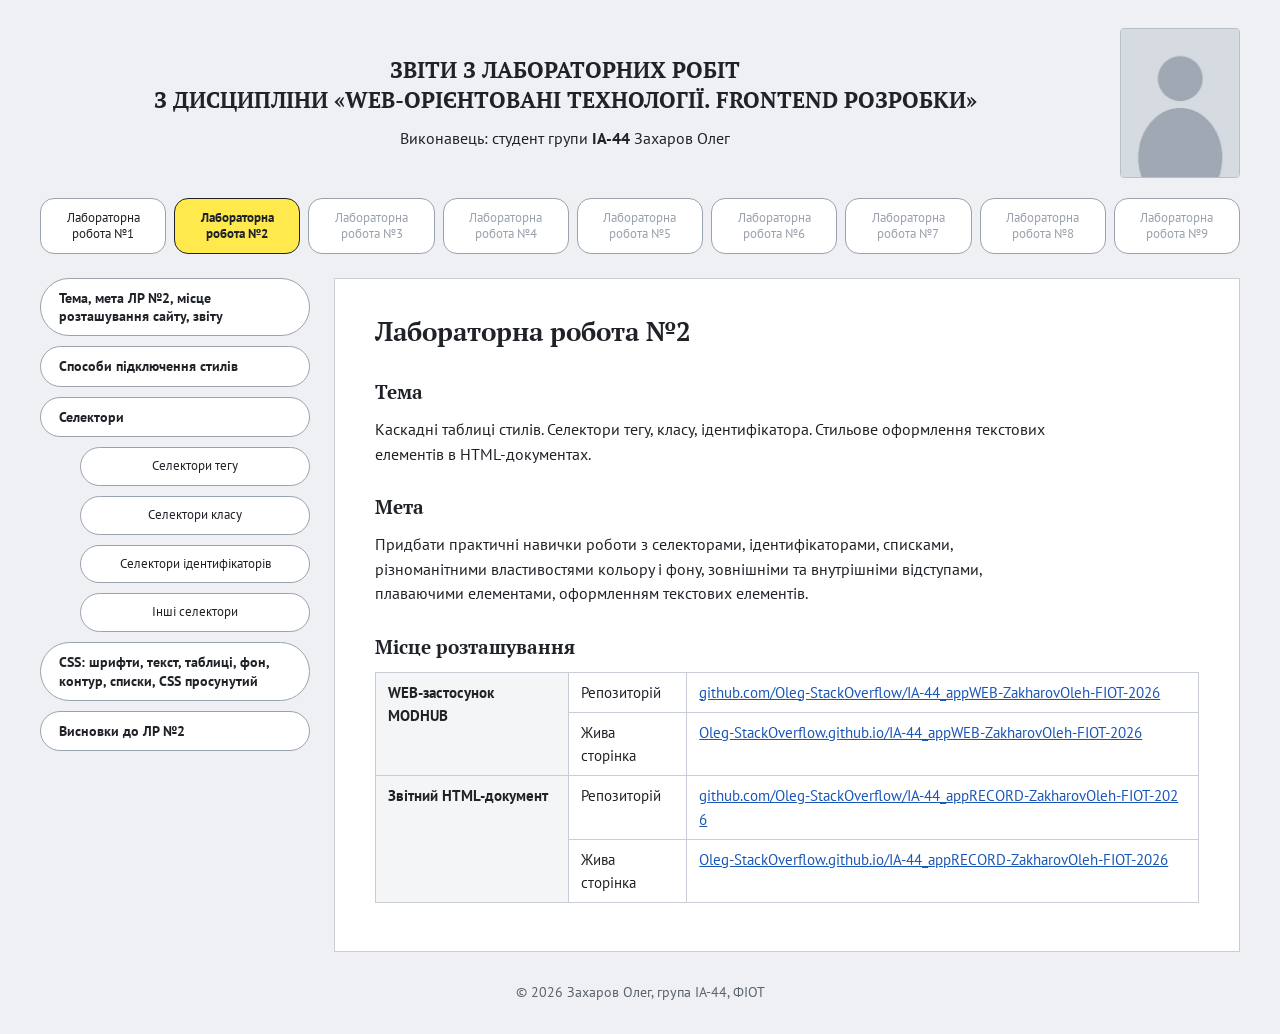
==== lab2.html @ dfec9817 "Звіт Лаб2" ====
<!DOCTYPE html>
<html lang="uk">
<head>
    <meta charset="UTF-8">
    <meta name="viewport" content="width=device-width, initial-scale=1.0">
    <title>Лабораторна робота №2 — Звіти з лабораторних робіт</title>
    <link rel="preconnect" href="https://fonts.googleapis.com">
    <link href="https://fonts.googleapis.com/css2?family=PT+Sans:wght@400;700&family=PT+Serif:wght@400;700&display=swap" rel="stylesheet">
    <link rel="stylesheet" href="css/style.css">
</head>
<body>

    <!-- Шапка звіту -->
    <header class="header">
        <div class="header__text">
            <h1>Звіти з лабораторних робіт<br>
                з дисципліни «WEB-орієнтовані технології. Frontend розробки»</h1>
            <p class="header__student">Виконавець: студент групи <b>ІА-44</b> Захаров Олег</p>
        </div>
        <img src="images/photo.jpg" alt="Фото студента" class="header__photo" width="120" height="150">
    </header>

    <!-- Навігація по лабораторних роботах -->
    <nav class="labs">
        <a href="index.html" class="labs__item">Лабораторна робота №1</a>
        <a href="lab2.html" class="labs__item labs__item--active">Лабораторна робота №2</a>
        <a href="#" class="labs__item labs__item--disabled">Лабораторна робота №3</a>
        <a href="#" class="labs__item labs__item--disabled">Лабораторна робота №4</a>
        <a href="#" class="labs__item labs__item--disabled">Лабораторна робота №5</a>
        <a href="#" class="labs__item labs__item--disabled">Лабораторна робота №6</a>
        <a href="#" class="labs__item labs__item--disabled">Лабораторна робота №7</a>
        <a href="#" class="labs__item labs__item--disabled">Лабораторна робота №8</a>
        <a href="#" class="labs__item labs__item--disabled">Лабораторна робота №9</a>
    </nav>

    <div class="layout">

        <!-- Меню лабораторної роботи -->
        <aside class="menu">
            <a href="#topic" class="menu__item">Тема, мета ЛР №2, місце розташування сайту, звіту</a>
            <a href="#connect" class="menu__item">Способи підключення стилів</a>
            <a href="#selectors" class="menu__item">Селектори</a>
            <a href="#tag" class="menu__item menu__item--sub">Селектори тегу</a>
            <a href="#class" class="menu__item menu__item--sub">Селектори класу</a>
            <a href="#id" class="menu__item menu__item--sub">Селектори ідентифікаторів</a>
            <a href="#other" class="menu__item menu__item--sub">Інші селектори</a>
            <a href="#css" class="menu__item">CSS: шрифти, текст, таблиці, фон, контур, списки, CSS просунутий</a>
            <a href="#conclusions" class="menu__item">Висновки до ЛР №2</a>
        </aside>

        <!-- Місце виведення інформації -->
        <main class="content">

            <!-- 1. Тема, мета -->
            <section id="topic" class="block">
                <h2>Лабораторна робота №2</h2>

                <h3>Тема</h3>
                <p>Каскадні таблиці стилів. Селектори тегу, класу, ідентифікатора. Стильове оформлення текстових елементів в HTML-документах.</p>

                <h3>Мета</h3>
                <p>Придбати практичні навички роботи з селекторами, ідентифікаторами, списками, різноманітними властивостями кольору і фону, зовнішніми та внутрішніми відступами, плаваючими елементами, оформленням текстових елементів.</p>

                <h3>Місце розташування</h3>
                <table class="links-table">
                    <tr>
                        <th rowspan="2">WEB-застосунок MODHUB</th>
                        <td>Репозиторій</td>
                        <td><a href="https://github.com/Oleg-StackOverflow/IA-44_appWEB-ZakharovOleh-FIOT-2026" target="_blank">github.com/Oleg-StackOverflow/IA-44_appWEB-ZakharovOleh-FIOT-2026</a></td>
                    </tr>
                    <tr>
                        <td>Жива сторінка</td>
                        <td><a href="https://Oleg-StackOverflow.github.io/IA-44_appWEB-ZakharovOleh-FIOT-2026/" target="_blank">Oleg-StackOverflow.github.io/IA-44_appWEB-ZakharovOleh-FIOT-2026</a></td>
                    </tr>
                    <tr>
                        <th rowspan="2">Звітний HTML-документ</th>
                        <td>Репозиторій</td>
                        <td><a href="https://github.com/Oleg-StackOverflow/IA-44_appRECORD-ZakharovOleh-FIOT-2026" target="_blank">github.com/Oleg-StackOverflow/IA-44_appRECORD-ZakharovOleh-FIOT-2026</a></td>
                    </tr>
                    <tr>
                        <td>Жива сторінка</td>
                        <td><a href="https://Oleg-StackOverflow.github.io/IA-44_appRECORD-ZakharovOleh-FIOT-2026/" target="_blank">Oleg-StackOverflow.github.io/IA-44_appRECORD-ZakharovOleh-FIOT-2026</a></td>
                    </tr>
                </table>
            </section>

            <!-- 2. Способи підключення -->
            <section id="connect" class="block">
                <h2>Способи підключення стилів</h2>

                <h3>Зовнішня таблиця стилів (index.html, about.html)</h3>
<pre><code>&lt;link rel="preconnect" href="https://fonts.googleapis.com"&gt;
&lt;link href="https://fonts.googleapis.com/css2?family=Inter:wght@400;500;600&amp;display=swap" rel="stylesheet"&gt;
&lt;link rel="stylesheet" href="css/style.css"&gt;</code></pre>

                <h3>Внутрішня таблиця стилів (about.html)</h3>
<pre><code>&lt;style&gt;
    .about h2 {
        padding-bottom: 8px;
        border-bottom: 1px solid var(--border);
    }
&lt;/style&gt;</code></pre>

                <h3>Вбудований стиль (about.html)</h3>
<pre><code>&lt;h1 style="color: var(--accent);"&gt;Про проєкт MODHUB&lt;/h1&gt;</code></pre>

                <figure>
                    <img src="images/lab2-connect.png" alt="Сторінка about.html" class="screenshot">
                    <figcaption>Рис. 1 — Сторінка about.html: колір заголовка задано вбудованим стилем, лінії під заголовками — внутрішньою таблицею стилів</figcaption>
                </figure>
            </section>

            <!-- 3. Селектори -->
            <section id="selectors" class="block">
                <h2>Селектори</h2>
                <p>У WEB-застосунку MODHUB застосовано такі селектори:</p>
                <ul>
                    <li><a href="#tag">Селектори тегу</a> — <code>body</code>, <code>a</code>, <code>h1</code>, <code>h2</code>, <code>h3</code></li>
                    <li><a href="#class">Селектори класу</a> — <code>.logo</code>, <code>.btn-accent</code>, <code>.btn-outline</code></li>
                    <li><a href="#id">Селектори ідентифікаторів</a> — <code>#popular</code>, <code>#feedback</code>, <code>#message</code></li>
                    <li><a href="#other">Інші селектори</a> — універсальний, дочірній, сусідній, селектор атрибута</li>
                </ul>
            </section>

            <!-- 3.1 Селектори тегу -->
            <section id="tag" class="block">
                <h2>Селектори тегу</h2>

                <h3>HTML-код</h3>
<pre><code>&lt;body&gt;
    ...
    &lt;h1&gt;Каталог модів&lt;/h1&gt;
    ...
    &lt;h2&gt;Популярні моди&lt;/h2&gt;
    ...
    &lt;a href="about.html" class="link-accent"&gt;Про проєкт і бізнес-логіку&lt;/a&gt;
&lt;/body&gt;</code></pre>

                <h3>CSS-код</h3>
<pre><code>body {
    font-family: 'Inter', Arial, sans-serif;
    font-size: 14px;
    line-height: 1.5;
    background-color: var(--bg);
    color: var(--text);
    display: flex;
    flex-direction: column;
    min-height: 100vh;
}

a {
    color: inherit;
    text-decoration: none;
    transition: color 0.2s;
}

h1 {
    font-size: 28px;
    font-weight: 500;
    letter-spacing: -0.02em;
    margin: 32px 0 20px;
}

h2 {
    font-size: 22px;
    font-weight: 400;
    margin-bottom: 18px;
}

h3 {
    font-size: 15px;
    font-weight: 600;
}</code></pre>

                <h3>Зображення в браузері</h3>
                <figure>
                    <img src="images/lab2-tag.png" alt="Заголовок Каталог модів" class="screenshot">
                    <figcaption>Рис. 2 — Заголовок h1, оформлений селектором тегу</figcaption>
                </figure>
            </section>

            <!-- 3.2 Селектори класу -->
            <section id="class" class="block">
                <h2>Селектори класу</h2>

                <h3>HTML-код</h3>
<pre><code>&lt;a href="index.html" class="logo"&gt;
    &lt;span class="logo__icon"&gt;M&lt;/span&gt;
    &lt;span class="logo__text"&gt;MODHUB&lt;/span&gt;
&lt;/a&gt;

&lt;a href="#" class="btn-outline"&gt;Додати мод &lt;span class="arrow-down"&gt;&amp;#9662;&lt;/span&gt;&lt;/a&gt;

&lt;button type="submit" class="btn-accent"&gt;
    Знайти моди
    &lt;svg width="14" height="14" viewBox="0 0 24 24" fill="none" stroke="currentColor" stroke-width="2.5"&gt;
        &lt;circle cx="11" cy="11" r="7"&gt;&lt;/circle&gt;
        &lt;line x1="16.5" y1="16.5" x2="21" y2="21"&gt;&lt;/line&gt;
    &lt;/svg&gt;
&lt;/button&gt;</code></pre>

                <h3>CSS-код</h3>
<pre><code>.logo {
    display: flex;
    align-items: center;
    gap: 8px;
}

.logo__icon {
    width: 26px;
    height: 26px;
    background-color: var(--accent);
    color: var(--bg);
    border-radius: var(--radius);
    display: flex;
    align-items: center;
    justify-content: center;
    font-weight: 700;
    font-size: 16px;
}

.btn-accent {
    display: inline-flex;
    align-items: center;
    gap: 8px;
    background-color: var(--accent);
    color: var(--bg);
    border: none;
    border-radius: var(--radius);
    padding: 10px 16px;
    font-family: inherit;
    font-size: 13px;
    font-weight: 600;
    cursor: pointer;
    transition: background-color 0.2s, box-shadow 0.2s;
}

.btn-accent:hover {
    background-color: var(--accent-hover);
    box-shadow: 0 0 0 4px rgba(197, 240, 72, 0.15);
}

.btn-outline {
    display: inline-flex;
    align-items: center;
    gap: 10px;
    border: 1px solid var(--accent);
    border-radius: var(--radius);
    padding: 6px 12px;
    font-size: 13px;
    transition: background-color 0.2s;
}

.btn-outline:hover {
    background-color: rgba(197, 240, 72, 0.1);
}</code></pre>

                <h3>Зображення в браузері</h3>
                <figure>
                    <img src="images/lab2-class-1.png" alt="Шапка з логотипом і кнопкою Додати мод" class="screenshot">
                    <figcaption>Рис. 3 — Логотип (.logo) і кнопка «Додати мод» (.btn-outline)</figcaption>
                </figure>
                <figure>
                    <img src="images/lab2-class-2.png" alt="Форма пошуку з кнопкою Знайти моди" class="screenshot">
                    <figcaption>Рис. 4 — Кнопка «Знайти моди» (.btn-accent)</figcaption>
                </figure>
            </section>

            <!-- 3.3 Селектори ідентифікаторів -->
            <section id="id" class="block">
                <h2>Селектори ідентифікаторів</h2>

                <h3>HTML-код</h3>
<pre><code>&lt;section id="popular"&gt;
    ...
&lt;/section&gt;

&lt;section id="feedback"&gt;
    &lt;h2&gt;Зворотний зв'язок&lt;/h2&gt;

    &lt;form action="#" method="post" class="feedback__form"&gt;
        &lt;div class="form-row"&gt;
            &lt;div class="form-group"&gt;
                &lt;label for="name"&gt;Ім'я&lt;/label&gt;
                &lt;input type="text" id="name" name="name" placeholder="Ваше ім'я" required&gt;
            &lt;/div&gt;
            &lt;div class="form-group"&gt;
                &lt;label for="email"&gt;Електронна пошта&lt;/label&gt;
                &lt;input type="email" id="email" name="email" placeholder="name@example.com" required&gt;
            &lt;/div&gt;
        &lt;/div&gt;

        &lt;div class="form-group"&gt;
            &lt;label for="message"&gt;Повідомлення&lt;/label&gt;
            &lt;textarea id="message" name="message" rows="4" placeholder="Напишіть ваше запитання..."&gt;&lt;/textarea&gt;
        &lt;/div&gt;

        &lt;button type="submit" class="btn-accent"&gt;Надіслати повідомлення&lt;/button&gt;
    &lt;/form&gt;
&lt;/section&gt;</code></pre>

                <h3>CSS-код</h3>
<pre><code>#popular {
    margin-top: 44px;
}

#feedback h2 {
    margin-bottom: 18px;
}

#message {
    min-height: 100px;
    resize: vertical;
}</code></pre>

                <h3>Зображення в браузері</h3>
                <figure>
                    <img src="images/lab2-id.png" alt="Форма зворотного зв'язку" class="screenshot">
                    <figcaption>Рис. 5 — Розділ #feedback і поле #message</figcaption>
                </figure>
            </section>

            <!-- 3.4 Інші селектори -->
            <section id="other" class="block">
                <h2>Інші селектори</h2>

                <h3>Універсальний селектор</h3>
<pre><code>* {
    margin: 0;
    padding: 0;
    box-sizing: border-box;
}</code></pre>

                <h3>Дочірній селектор</h3>
<pre><code>&lt;ul class="games"&gt;
    &lt;li&gt;&lt;a href="#"&gt;S.T.A.L.K.E.R. 2&lt;/a&gt;&lt;/li&gt;
    &lt;li&gt;&lt;a href="#"&gt;Cyberpunk 2077&lt;/a&gt;&lt;/li&gt;
    &lt;li&gt;&lt;a href="#"&gt;Skyrim SE&lt;/a&gt;&lt;/li&gt;
    &lt;li&gt;&lt;a href="#"&gt;Minecraft&lt;/a&gt;&lt;/li&gt;
    &lt;li&gt;&lt;a href="#"&gt;GTA V&lt;/a&gt;&lt;/li&gt;
    &lt;li&gt;&lt;a href="#"&gt;The Witcher 3&lt;/a&gt;&lt;/li&gt;
&lt;/ul&gt;</code></pre>
<pre><code>/* дочірній селектор */
.games &gt; li &gt; a {
    display: block;
    background-color: var(--surface);
    padding: 9px 12px;
    font-size: 12px;
    font-weight: 600;
    border-radius: 2px;
    border-left: 2px solid transparent;
    transition: background-color 0.2s, border-color 0.2s;
}

.games &gt; li &gt; a:hover {
    background-color: var(--surface-hover);
    border-left-color: var(--accent);
}

/* дочірній селектор */
.header__actions &gt; a:first-child:hover {
    color: var(--accent);
}</code></pre>
                <figure>
                    <img src="images/lab2-child.png" alt="Рядок кнопок з іграми" class="screenshot">
                    <figcaption>Рис. 6 — Кнопки ігор, на «Skyrim SE» наведено курсор</figcaption>
                </figure>

                <h3>Сусідній селектор</h3>
<pre><code>&lt;h3&gt;Встановлення мода&lt;/h3&gt;
&lt;ol&gt;
    ...
&lt;/ol&gt;

&lt;h3&gt;Перед запуском&lt;/h3&gt;
&lt;ul&gt;
    ...
&lt;/ul&gt;</code></pre>
<pre><code>/* сусідній селектор: список одразу після підзаголовка */
.howto h3 + ol,
.howto h3 + ul {
    margin-top: 8px;
    font-size: 13px;
    color: var(--text-soft);
}</code></pre>

                <h3>Селектор атрибута</h3>
<pre><code>&lt;input type="text" id="name" name="name" placeholder="Ваше ім'я" required&gt;
&lt;input type="email" id="email" name="email" placeholder="name@example.com" required&gt;

&lt;a href="https://github.com/" target="_blank"&gt;GitHub&lt;/a&gt;</code></pre>
<pre><code>/* селектори атрибутів */
.form-group input[type="text"],
.form-group input[type="email"],
.form-group textarea {
    width: 100%;
    background-color: var(--surface);
    border: 1px solid var(--border-input);
    border-radius: 3px;
    color: var(--text);
    font-family: inherit;
    font-size: 13px;
    padding: 9px 10px;
    transition: border-color 0.2s;
}

.form-group input[type="text"]:focus,
.form-group input[type="email"]:focus,
.form-group textarea:focus {
    outline: none;
    border-color: var(--accent);
}

/* селектор атрибута: зовнішні посилання отримують стрілку */
a[href^="http"]::after {
    content: " \2197";
}</code></pre>
                <figure>
                    <img src="images/lab2-attr.png" alt="Футер з посиланням GitHub зі стрілкою" class="screenshot">
                    <figcaption>Рис. 7 — Зовнішнє посилання «GitHub» отримало стрілку</figcaption>
                </figure>
            </section>

            <!-- 4. CSS -->
            <section id="css" class="block">
                <h2>CSS: шрифти, текст, таблиці, фон, контур, списки, CSS просунутий</h2>

                <h3>Шрифти</h3>
<pre><code>&lt;link href="https://fonts.googleapis.com/css2?family=Inter:wght@400;500;600&amp;display=swap" rel="stylesheet"&gt;

body {
    font-family: 'Inter', Arial, sans-serif;
    font-size: 14px;
    line-height: 1.5;
    background-color: var(--bg);
    color: var(--text);
    display: flex;
    flex-direction: column;
    min-height: 100vh;
}

.mod__meta {
    font-size: 11px;
    color: var(--text-muted);
    margin-bottom: 4px;
}

.mod__name {
    font-size: 16px;
    font-weight: 400;
}</code></pre>
                <figure>
                    <img src="images/lab2-font.png" alt="Рядок таблиці з назвою мода" class="screenshot">
                    <figcaption>Рис. 8 — Шрифт Inter різного розміру та товщини</figcaption>
                </figure>

                <h3>Колір тексту</h3>
<pre><code>.link-accent {
    color: var(--accent);
    font-size: 13px;
}

.link-accent:hover {
    text-decoration: underline;
    text-underline-offset: 3px;
}

.muted {
    color: var(--text-muted);
}

.arrow-down {
    font-size: 10px;
    color: var(--text-muted);
}</code></pre>
                <figure>
                    <img src="images/lab2-text.png" alt="Шапка з посиланням акцентного кольору" class="screenshot">
                    <figcaption>Рис. 9 — Посилання акцентного кольору та приглушений текст</figcaption>
                </figure>

                <h3>Фон</h3>
<pre><code>.header {
    border-bottom: 1px solid var(--border);
    background: linear-gradient(180deg, #17191c 0%, var(--bg) 100%);
}

.search {
    display: flex;
    align-items: center;
    background-color: var(--surface);
    border: 1px solid var(--border-input);
    border-radius: var(--radius);
    padding: 4px 4px 4px 14px;
    transition: border-color 0.2s;
}

/* дочірній селектор */
.games &gt; li &gt; a {
    display: block;
    background-color: var(--surface);
    padding: 9px 12px;
    font-size: 12px;
    font-weight: 600;
    border-radius: 2px;
    border-left: 2px solid transparent;
    transition: background-color 0.2s, border-color 0.2s;
}

.games &gt; li &gt; a:hover {
    background-color: var(--surface-hover);
    border-left-color: var(--accent);
}</code></pre>
                <figure>
                    <img src="images/lab2-bg.png" alt="Футер з темнішим фоном" class="screenshot">
                    <figcaption>Рис. 10 — Фон кнопок ігор і поля пошуку</figcaption>
                </figure>

                <h3>Контур</h3>
<pre><code>/* контур для навігації з клавіатури */
a:focus-visible,
button:focus-visible {
    outline: 2px solid var(--accent);
    outline-offset: 3px;
}</code></pre>
                <figure>
                    <img src="images/lab2-outline.png" alt="Посилання в шапці з контуром" class="screenshot">
                    <figcaption>Рис. 11 — Контур (outline) навколо посилання при переході клавішею Tab</figcaption>
                </figure>
<pre><code>.btn-outline {
    display: inline-flex;
    align-items: center;
    gap: 10px;
    border: 1px solid var(--accent);
    border-radius: var(--radius);
    padding: 6px 12px;
    font-size: 13px;
    transition: background-color 0.2s;
}

.form-group input[type="text"]:focus,
.form-group input[type="email"]:focus,
.form-group textarea:focus {
    outline: none;
    border-color: var(--accent);
}

.mods-table td {
    padding: 12px 0;
    border-bottom: 1px solid var(--border);
    font-size: 12px;
}</code></pre>
                <figure>
                    <img src="images/lab2-border.png" alt="Поле форми з рамкою акцентного кольору" class="screenshot">
                    <figcaption>Рис. 12 — Рамка (border) поля «Електронна пошта» у фокусі</figcaption>
                </figure>

                <h3>Таблиці</h3>
<pre><code>.mods-table {
    width: 100%;
    border-collapse: collapse;
}

.mods-table th {
    font-size: 11px;
    font-weight: 400;
    color: var(--text-muted);
    text-align: left;
    padding-bottom: 10px;
    border-bottom: 1px solid var(--border);
}

.mods-table td {
    padding: 12px 0;
    border-bottom: 1px solid var(--border);
    font-size: 12px;
}

.mods-table tbody tr {
    transition: background-color 0.2s;
}

.mods-table tbody tr:hover {
    background-color: var(--surface);
}

.mods-table tbody tr:hover .mod img {
    transform: scale(1.05);
}</code></pre>
                <figure>
                    <img src="images/lab2-table.png" alt="Таблиця модів з підсвіченим рядком" class="screenshot">
                    <figcaption>Рис. 13 — Таблиця модів, на другий рядок наведено курсор</figcaption>
                </figure>

                <h3>Багаторівневі списки</h3>
<pre><code>&lt;h3&gt;Перед запуском&lt;/h3&gt;
&lt;ul&gt;
    &lt;li&gt;Зробіть резервну копію збережень.&lt;/li&gt;
    &lt;li&gt;Перевірте сумісність з іншими модами:
        &lt;ul&gt;
            &lt;li&gt;порядок завантаження модів;&lt;/li&gt;
            &lt;li&gt;чи не змінюють моди одні й ті самі файли.&lt;/li&gt;
        &lt;/ul&gt;
    &lt;/li&gt;
    ...
&lt;/ul&gt;</code></pre>
<pre><code>/* нумерований список із власними лічильниками */
.howto ol {
    list-style: none;
    counter-reset: step;
}

.howto ol &gt; li {
    counter-increment: step;
    position: relative;
    padding-left: 28px;
    margin-bottom: 6px;
}

.howto ol &gt; li::before {
    content: counter(step);
    position: absolute;
    left: 0;
    top: 1px;
    width: 18px;
    height: 18px;
    border-radius: 50%;
    background-color: var(--accent);
    color: var(--bg);
    font-size: 11px;
    font-weight: 700;
    text-align: center;
    line-height: 18px;
}

/* багаторівневий маркований список */
.howto ul {
    padding-left: 18px;
    list-style-type: square;
}

.howto ul li::marker {
    color: var(--accent);
}

.howto ul ul {
    margin-top: 4px;
    list-style-type: circle;
    color: var(--text-muted);
}

.howto ul ul li::marker {
    color: var(--text-muted);
}</code></pre>
                <figure>
                    <img src="images/lab2-lists.png" alt="Нумерований і багаторівневий маркований список" class="screenshot">
                    <figcaption>Рис. 14 — Нумерований список і багаторівневий маркований список</figcaption>
                </figure>

                <h3>CSS просунутий</h3>
                <p>Змінні CSS:</p>
<pre><code>:root {
    --bg: #131416;
    --bg-dark: #0f1012;
    --surface: #1b1d20;
    --surface-hover: #24272b;
    --border: #25272b;
    --border-input: #2a2c31;
    --text: #e8e9eb;
    --text-soft: #c4c7cc;
    --text-muted: #8b8f96;
    --accent: #c5f048;
    --accent-hover: #d4f76e;
    --radius: 4px;
}

.star {
    color: var(--accent);
}

.logo__icon {
    width: 26px;
    height: 26px;
    background-color: var(--accent);
    color: var(--bg);
    border-radius: var(--radius);
    display: flex;
    align-items: center;
    justify-content: center;
    font-weight: 700;
    font-size: 16px;
}</code></pre>
                <p>Переходи, трансформації, тіні:</p>
<pre><code>.btn-accent:hover {
    background-color: var(--accent-hover);
    box-shadow: 0 0 0 4px rgba(197, 240, 72, 0.15);
}

.mod img {
    width: 110px;
    height: 70px;
    object-fit: cover;
    border-radius: 3px;
    transition: transform 0.3s;
}

.mods-table tbody tr:hover .mod img {
    transform: scale(1.05);
}

.search:focus-within {
    border-color: var(--accent);
}</code></pre>
                <figure>
                    <img src="images/lab2-shadow.png" alt="Кнопка Знайти моди з тінню при наведенні" class="screenshot">
                    <figcaption>Рис. 15 — Тінь кнопки при наведенні</figcaption>
                </figure>
                <p>Flexbox і Grid:</p>
<pre><code>.header__inner {
    display: flex;
    align-items: center;
    justify-content: space-between;
    height: 62px;
}

.games {
    list-style: none;
    display: grid;
    grid-template-columns: repeat(6, 1fr);
    gap: 10px;
    margin-top: 12px;
}

.bottom {
    display: grid;
    grid-template-columns: 1fr 1fr;
    gap: 40px;
    margin: 44px 0 50px;
}</code></pre>
                <p>Медіазапити:</p>
<pre><code>@media (max-width: 800px) {
    .container {
        padding: 0 20px;
    }

    .header__nav {
        display: none;
    }

    .games {
        grid-template-columns: repeat(3, 1fr);
    }

    .bottom {
        grid-template-columns: 1fr;
    }
}

@media (max-width: 500px) {
    .games {
        grid-template-columns: repeat(2, 1fr);
    }

    .form-row {
        grid-template-columns: 1fr;
    }

    .mod img {
        width: 80px;
        height: 52px;
    }

    .mods-table .col-num {
        width: 70px;
    }

    .footer__inner {
        flex-direction: column;
        gap: 10px;
    }
}</code></pre>
                <figure class="figure-mobile">
                    <img src="images/lab2-mobile.png" alt="Головна сторінка на ширині телефона" class="screenshot">
                    <figcaption>Рис. 16 — Головна сторінка на екрані шириною 390 px</figcaption>
                </figure>
            </section>

            <!-- 6. Висновки -->
            <section id="conclusions" class="block">
                <h2>Висновки до ЛР №2</h2>
                <p>У ході лабораторної роботи було розглянуто способи підключення CSS до HTML-документа: зовнішню таблицю стилів, внутрішню таблицю в тезі <code>&lt;style&gt;</code> та інлайн-стилі. Усі три способи застосовано у WEB-застосунку MODHUB.</p>
                <p>На практиці використано селектори тегів, класів та ідентифікаторів, а також універсальний, дочірній, сусідній селектори та селектори атрибутів. Розібрано різницю між каскадуванням і спадкуванням та роль специфічності селекторів.</p>
                <p>Виконано стильове оформлення текстових елементів: підключено шрифт, налаштовано кольори тексту і фону, контур фокусу, оформлення таблиці, багаторівневі списки з власними лічильниками. З розділу «CSS просунутий» застосовано змінні, переходи, трансформації, тіні, Flexbox, Grid і медіазапити.</p>
                <p>Звітний HTML-документ доповнено розділом лабораторної роботи №2.</p>
            </section>

        </main>
    </div>

    <footer class="footer">
        <p>&copy; 2026 Захаров Олег, група ІА-44, ФІОТ</p>
    </footer>

</body>
</html>
---- css/style.css ----
/* ===== Загальні стилі ===== */
* {
    margin: 0;
    padding: 0;
    box-sizing: border-box;
}

body {
    font-family: 'PT Sans', Arial, sans-serif;
    font-size: 16px;
    line-height: 1.55;
    color: #1f2328;
    background-color: #eef0f3;
}

h1, h2, h3 {
    font-family: 'PT Serif', 'Times New Roman', serif;
}

a {
    color: #1a56b8;
}

code {
    font-family: Consolas, 'Courier New', monospace;
    font-size: 0.9em;
    background-color: #eef0f3;
    padding: 1px 4px;
    border-radius: 3px;
}

/* ===== Шапка ===== */
.header {
    max-width: 1240px;
    margin: 0 auto;
    padding: 28px 20px 20px;
    display: flex;
    align-items: center;
    justify-content: space-between;
    gap: 30px;
}

.header__text {
    flex: 1;
    text-align: center;
}

.header h1 {
    font-size: 22px;
    line-height: 1.35;
    text-transform: uppercase;
}

.header__student {
    margin-top: 12px;
}

.header__photo {
    width: 120px;
    height: 150px;
    object-fit: cover;
    border: 1px solid #b9bfc8;
    border-radius: 4px;
    background-color: #fff;
}

/* ===== Кнопки лабораторних ===== */
.labs {
    max-width: 1240px;
    margin: 0 auto;
    padding: 0 20px;
    display: grid;
    grid-template-columns: repeat(9, 1fr);
    gap: 8px;
}

.labs__item {
    display: flex;
    align-items: center;
    justify-content: center;
    text-align: center;
    min-height: 56px;
    padding: 6px;
    font-size: 13px;
    line-height: 1.25;
    color: #1f2328;
    text-decoration: none;
    background-color: #fff;
    border: 1px solid #9aa2ad;
    border-radius: 14px;
}

.labs__item:hover {
    border-color: #1f2328;
}

.labs__item--active {
    background-color: #ffe94d;
    border-color: #1f2328;
    font-weight: 700;
}

.labs__item--disabled {
    color: #9aa2ad;
    pointer-events: none;
}

/* ===== Основна сітка ===== */
.layout {
    max-width: 1240px;
    margin: 24px auto 0;
    padding: 0 20px;
    display: grid;
    grid-template-columns: 270px 1fr;
    gap: 24px;
    align-items: start;
}

/* ===== Меню ===== */
.menu {
    display: flex;
    flex-direction: column;
    gap: 10px;
    position: sticky;
    top: 16px;
}

.menu__item {
    display: block;
    padding: 10px 18px;
    font-weight: 700;
    font-size: 14px;
    line-height: 1.3;
    color: #1f2328;
    text-decoration: none;
    background-color: #fff;
    border: 1px solid #9aa2ad;
    border-radius: 999px;
}

.menu__item--sub {
    margin-left: 40px;
    font-weight: 400;
    font-size: 13px;
    text-align: center;
}

.menu__item:hover {
    border-color: #1f2328;
    background-color: #fffbe0;
}

/* ===== Місце виведення інформації ===== */
.content {
    background-color: #fff;
    border: 1px solid #c9ced6;
    min-height: 600px;
    padding: 32px 40px;
    min-width: 0;
}

/* показуємо тільки вибраний розділ (через :target) */
.block {
    display: none;
}

.block:target {
    display: block;
}

/* якщо нічого не вибрано — показуємо перший розділ */
.content:not(:has(.block:target)) #topic {
    display: block;
}

.block h2 {
    font-size: 26px;
    margin-bottom: 16px;
}

.block h2:not(:first-child) {
    margin-top: 36px;
}

.block h3 {
    font-size: 19px;
    margin: 26px 0 10px;
}

.block p {
    margin-bottom: 12px;
    max-width: 75ch;
}

.block ul,
.block ol {
    padding-left: 24px;
    margin-bottom: 12px;
}

.block li {
    margin-bottom: 4px;
}

/* ===== Код ===== */
pre {
    background-color: #1e2329;
    color: #e3e6ea;
    padding: 18px 20px;
    border-radius: 6px;
    overflow-x: auto;
    font-size: 13px;
    line-height: 1.5;
    margin: 10px 0 16px;
    tab-size: 4;
}

pre code {
    background: none;
    padding: 0;
    font-size: inherit;
}

.code-long {
    max-height: 640px;
    overflow-y: auto;
}

/* ===== Таблиці у звіті ===== */
.links-table,
.theory-table {
    width: 100%;
    border-collapse: collapse;
    margin: 10px 0 16px;
    font-size: 15px;
}

.links-table th,
.links-table td,
.theory-table th,
.theory-table td {
    border: 1px solid #c9ced6;
    padding: 8px 12px;
    text-align: left;
    vertical-align: top;
}

.links-table th,
.theory-table thead th {
    background-color: #f4f5f7;
}

.links-table td:nth-child(2) {
    white-space: nowrap;
}

.links-table a {
    word-break: break-all;
}

.theory-table td:first-child {
    white-space: nowrap;
}

/* ===== Скриншоти ===== */
figure {
    margin: 10px 0 20px;
}

.screenshot {
    display: block;
    max-width: 100%;
    height: auto;
    border: 1px solid #c9ced6;
}

figcaption {
    margin-top: 8px;
    font-size: 14px;
    color: #5b636e;
    font-style: italic;
}

/* ===== Футер ===== */
.footer {
    text-align: center;
    font-size: 14px;
    color: #5b636e;
    padding: 30px 20px;
}

/* ===== Адаптивність ===== */
@media (max-width: 1000px) {
    .labs {
        grid-template-columns: repeat(5, 1fr);
    }

    .layout {
        grid-template-columns: 1fr;
    }

    .menu {
        position: static;
    }

    .menu__item--sub {
        margin-left: 24px;
    }
}

@media (max-width: 600px) {
    .header {
        flex-direction: column-reverse;
    }

    .header h1 {
        font-size: 18px;
    }

    .labs {
        grid-template-columns: repeat(3, 1fr);
    }

    .content {
        padding: 20px;
    }

    .theory-table td:first-child {
        white-space: normal;
    }
}

.figure-mobile img {
    max-width: 320px;
}
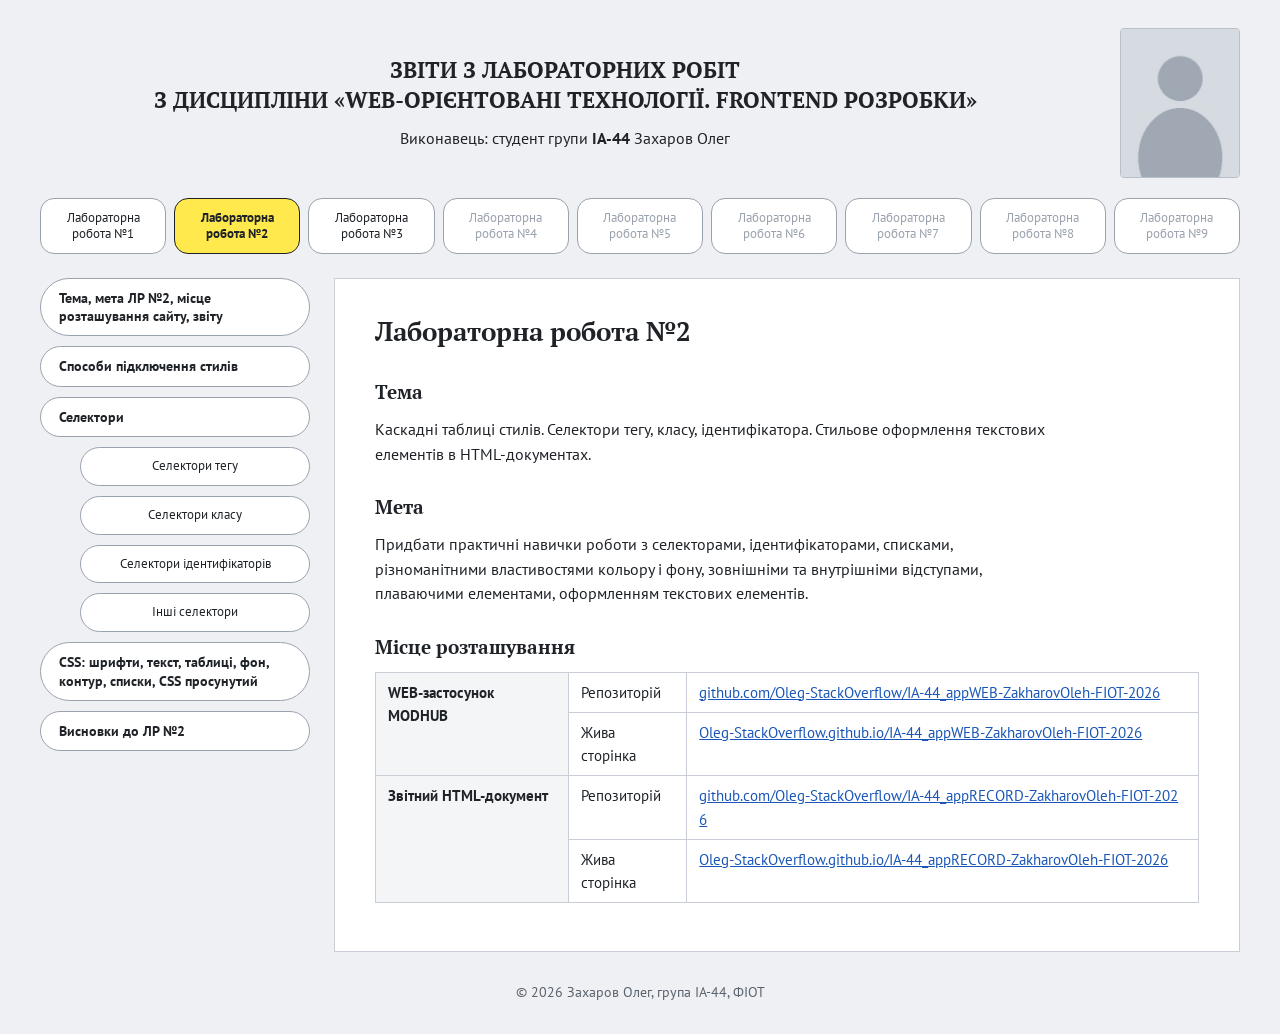
==== commit 3c93b48b: "Звіт Лаб 3" ====
--- a/lab2.html
+++ b/lab2.html
@@ -24,7 +24,7 @@
     <nav class="labs">
         <a href="index.html" class="labs__item">Лабораторна робота №1</a>
         <a href="lab2.html" class="labs__item labs__item--active">Лабораторна робота №2</a>
-        <a href="#" class="labs__item labs__item--disabled">Лабораторна робота №3</a>
+        <a href="lab3.html" class="labs__item">Лабораторна робота №3</a>
         <a href="#" class="labs__item labs__item--disabled">Лабораторна робота №4</a>
         <a href="#" class="labs__item labs__item--disabled">Лабораторна робота №5</a>
         <a href="#" class="labs__item labs__item--disabled">Лабораторна робота №6</a>
--- a/css/style.css
+++ b/css/style.css
@@ -289,8 +289,50 @@
     padding: 30px 20px;
 }
 
-/* ===== Адаптивність ===== */
-@media (max-width: 1000px) {
+/* ===== Скриншоти поруч (ЛР №3) ===== */
+.screens {
+    display: flex;
+    flex-wrap: wrap;
+    align-items: flex-start;
+    gap: 20px;
+}
+
+.screens figure {
+    flex: 1 1 260px;
+}
+
+.screens .screen-narrow {
+    flex: 0 1 260px;
+}
+
+.scheme {
+    max-width: 240px;
+}
+
+.open-link {
+    display: inline-block;
+    margin-bottom: 12px;
+    padding: 6px 14px;
+    border: 1px solid #1a56b8;
+    border-radius: 999px;
+    text-decoration: none;
+    font-size: 14px;
+}
+
+.open-link:hover {
+    background-color: #1a56b8;
+    color: #fff;
+}
+
+/* =========================================================
+   Адаптивність звіту
+   десктоп  — від 1001px
+   планшет  — 601px … 1000px
+   смартфон — до 600px
+   ========================================================= */
+
+/* ----- Планшет (оператор and) ----- */
+@media (min-width: 601px) and (max-width: 1000px) {
     .labs {
         grid-template-columns: repeat(5, 1fr);
     }
@@ -299,34 +341,122 @@
         grid-template-columns: 1fr;
     }
 
+    /* меню — у дві колонки над вмістом */
     .menu {
         position: static;
+        display: grid;
+        grid-template-columns: 1fr 1fr;
     }
 
     .menu__item--sub {
-        margin-left: 24px;
-    }
-}
-
+        margin-left: 0;
+        text-align: left;
+    }
+}
+
+/* ----- Смартфон ----- */
 @media (max-width: 600px) {
     .header {
         flex-direction: column-reverse;
+        gap: 16px;
     }
 
     .header h1 {
-        font-size: 18px;
-    }
-
+        font-size: 17px;
+    }
+
+    .header__photo {
+        width: 90px;
+        height: 112px;
+    }
+
+    /* кнопки лабораторних — одна стрічка з горизонтальною прокруткою */
     .labs {
-        grid-template-columns: repeat(3, 1fr);
+        display: flex;
+        overflow-x: auto;
+        scroll-snap-type: x mandatory;
+        padding-bottom: 6px;
+    }
+
+    .labs__item {
+        flex: 0 0 120px;
+        min-height: 48px;
+        scroll-snap-align: start;
+    }
+
+    .layout {
+        grid-template-columns: 1fr;
+        gap: 16px;
+    }
+
+    .menu {
+        position: static;
+        flex-direction: row;
+        flex-wrap: wrap;
+        gap: 8px;
+    }
+
+    .menu__item,
+    .menu__item--sub {
+        margin-left: 0;
+        padding: 8px 14px;
+        font-size: 13px;
+        text-align: left;
     }
 
     .content {
-        padding: 20px;
-    }
-
-    .theory-table td:first-child {
+        padding: 20px 16px;
+    }
+
+    .block h2 {
+        font-size: 22px;
+    }
+
+    pre {
+        font-size: 12px;
+        padding: 14px;
+    }
+
+    .theory-table td:first-child,
+    .links-table td:nth-child(2) {
         white-space: normal;
+    }
+}
+
+/* ----- Смартфон або планшет у горизонтальній орієнтації (кома — «або») ----- */
+@media (max-height: 500px) and (orientation: landscape), (max-width: 1000px) and (orientation: landscape) {
+    .menu {
+        position: static;
+    }
+}
+
+/* ----- Друк: лише вміст звіту (оператор only) ----- */
+@media only print {
+    .labs,
+    .menu,
+    .footer {
+        display: none;
+    }
+
+    .layout {
+        display: block;
+    }
+
+    .content {
+        border: none;
+        padding: 0;
+    }
+
+    pre {
+        white-space: pre-wrap;
+    }
+}
+
+/* ----- Широкі екрани без миші: більші кнопки меню (оператор not) ----- */
+@media not all and (pointer: fine) {
+    .menu__item {
+        padding-top: 12px;
+        padding-bottom: 12px;
     }
 }
 
